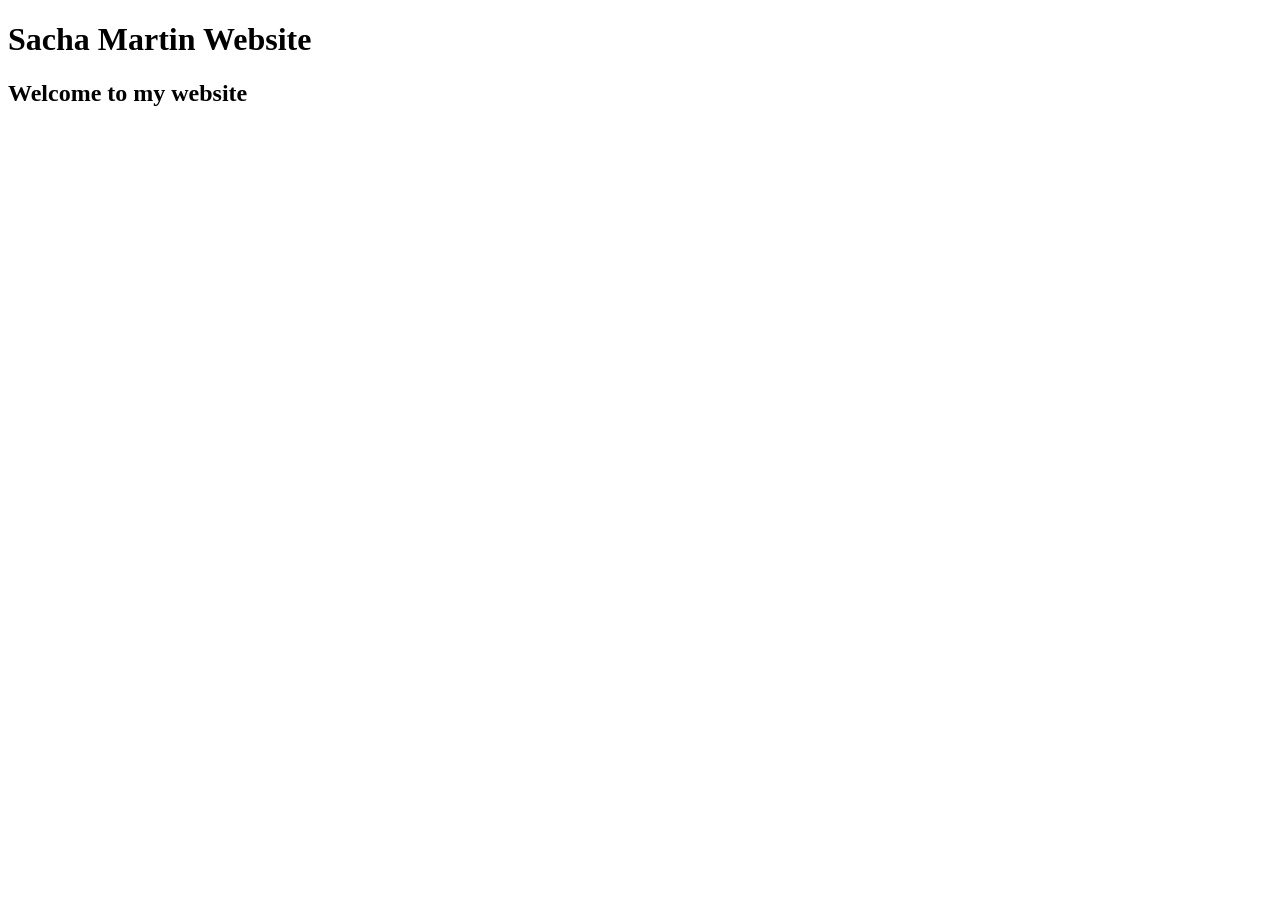
==== public_html/index.html @ ffea26e1 "create message" ====
<!DOCTYPE html>
<html lang="en">

<head>
    <meta charset="UTF-8">
    <meta name="viewport" content="width=device-width, initial-scale=1.0">
    <title>Sacha Martin</title>
</head>

<body>
    <h1>Sacha Martin Website</h1>
    <h2>Welcome to my website</h2>
</body>

</html>
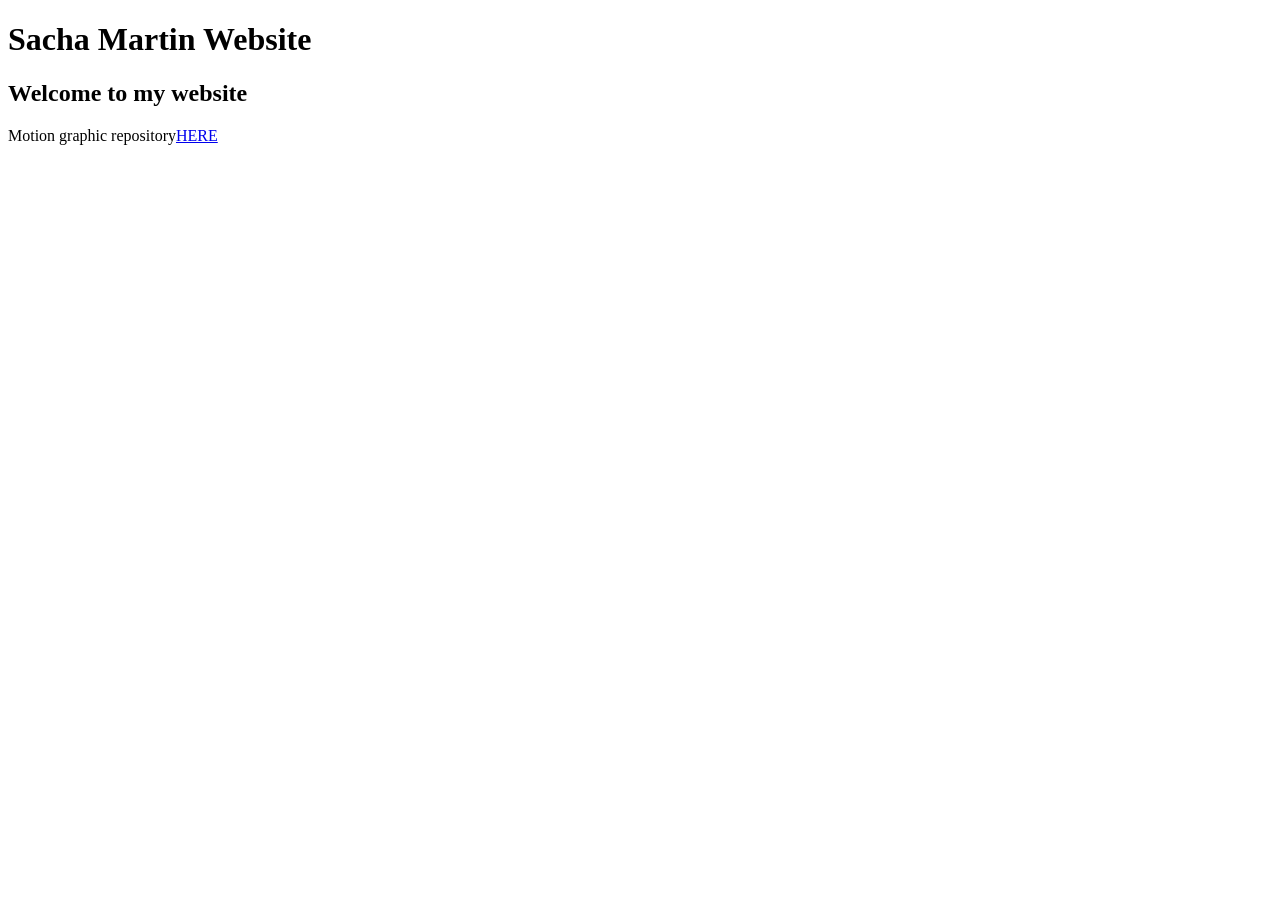
==== commit f4bbe07f: "text for link added" ====
--- a/public_html/index.html
+++ b/public_html/index.html
@@ -1,15 +1,16 @@
-<!DOCTYPE html>
-<html lang="en">
-
-<head>
-    <meta charset="UTF-8">
-    <meta name="viewport" content="width=device-width, initial-scale=1.0">
-    <title>Sacha Martin</title>
-</head>
-
-<body>
-    <h1>Sacha Martin Website</h1>
-    <h2>Welcome to my website</h2>
-</body>
-
+<!DOCTYPE html>
+<html lang="en">
+
+<head>
+    <meta charset="UTF-8">
+    <meta name="viewport" content="width=device-width, initial-scale=1.0">
+    <title>Sacha Martin</title>
+</head>
+
+<body>
+    <h1>Sacha Martin Website</h1>
+    <h2>Welcome to my website</h2>
+    <p>Motion graphic repository<a href="https://github.com/SachaMartin-Vanier/motion-graphics2026-delete/tree/b582c549e36546cba8fe09f5b70024c7df38d088/aep-files">HERE</a></p>
+</body>
+
 </html>
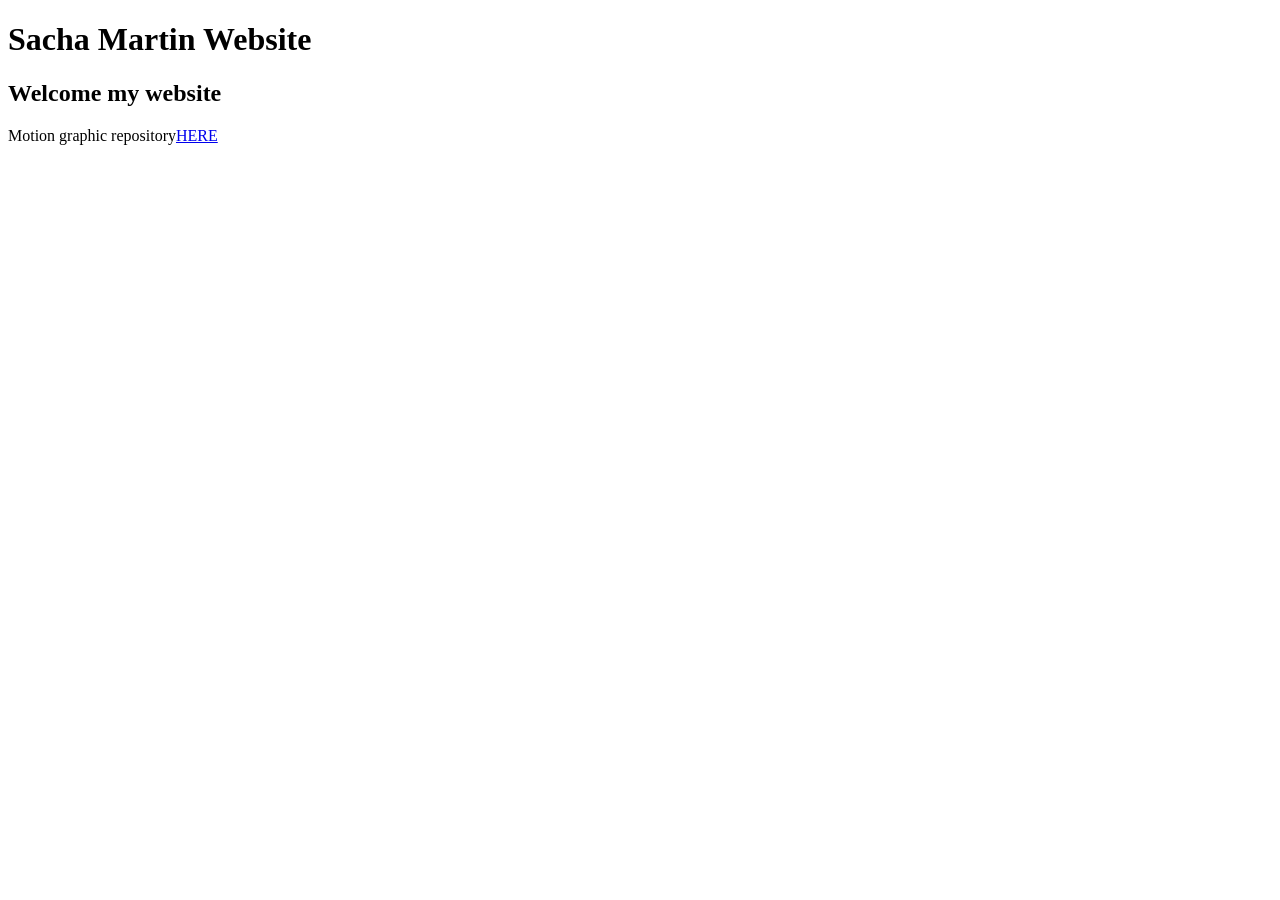
==== commit 3c619fb5: "test" ====
--- a/public_html/index.html
+++ b/public_html/index.html
@@ -9,7 +9,7 @@
 
 <body>
     <h1>Sacha Martin Website</h1>
-    <h2>Welcome to my website</h2>
+    <h2>Welcome my website</h2>
     <p>Motion graphic repository<a href="https://github.com/SachaMartin-Vanier/motion-graphics2026-delete/tree/b582c549e36546cba8fe09f5b70024c7df38d088/aep-files">HERE</a></p>
 </body>
 
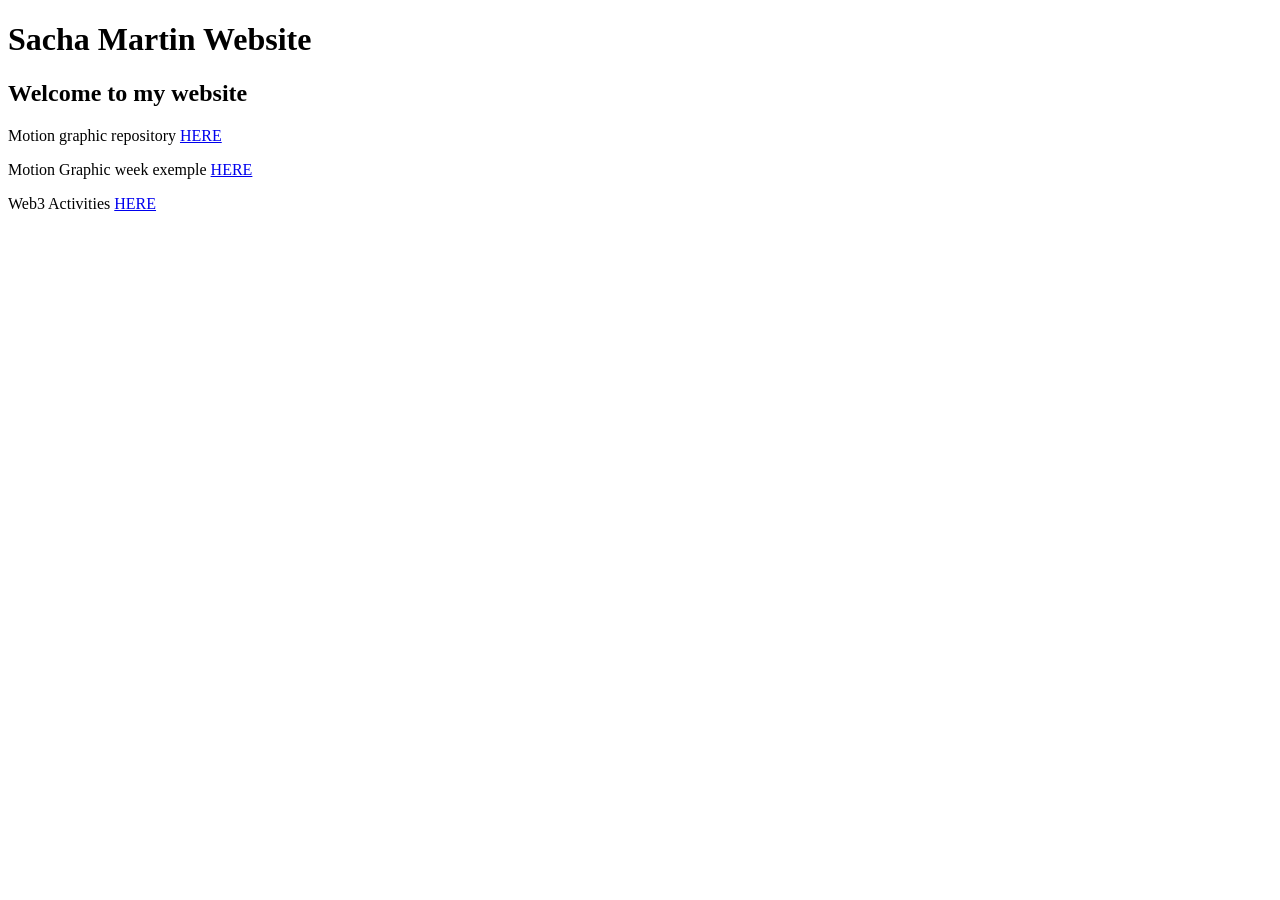
==== commit 0bd89e0d: "update" ====
--- a/public_html/index.html
+++ b/public_html/index.html
@@ -9,8 +9,14 @@
 
 <body>
     <h1>Sacha Martin Website</h1>
-    <h2>Welcome my website</h2>
-    <p>Motion graphic repository<a href="https://github.com/SachaMartin-Vanier/motion-graphics2026-delete/tree/b582c549e36546cba8fe09f5b70024c7df38d088/aep-files">HERE</a></p>
+    <h2>Welcome to my website</h2>
+    <p>Motion graphic repository <a
+            href="https://github.com/SachaMartin-Vanier/motion-graphics2026-delete/tree/b582c549e36546cba8fe09f5b70024c7df38d088/aep-files">HERE</a>
+    </p>
+    <p>Motion Graphic week exemple <a href="https://www.figma.com/design/mc9mz42UVUGBpaaty7A19y/Motion-exemples?node-id=0-1&t=XUI3yyaF4Z0omAIj-1">HERE</a></p>
+    <p>Web3 Activities <a href="web/tic-tac-toe">HERE</a>
+    </p>
+
 </body>
 
 </html>
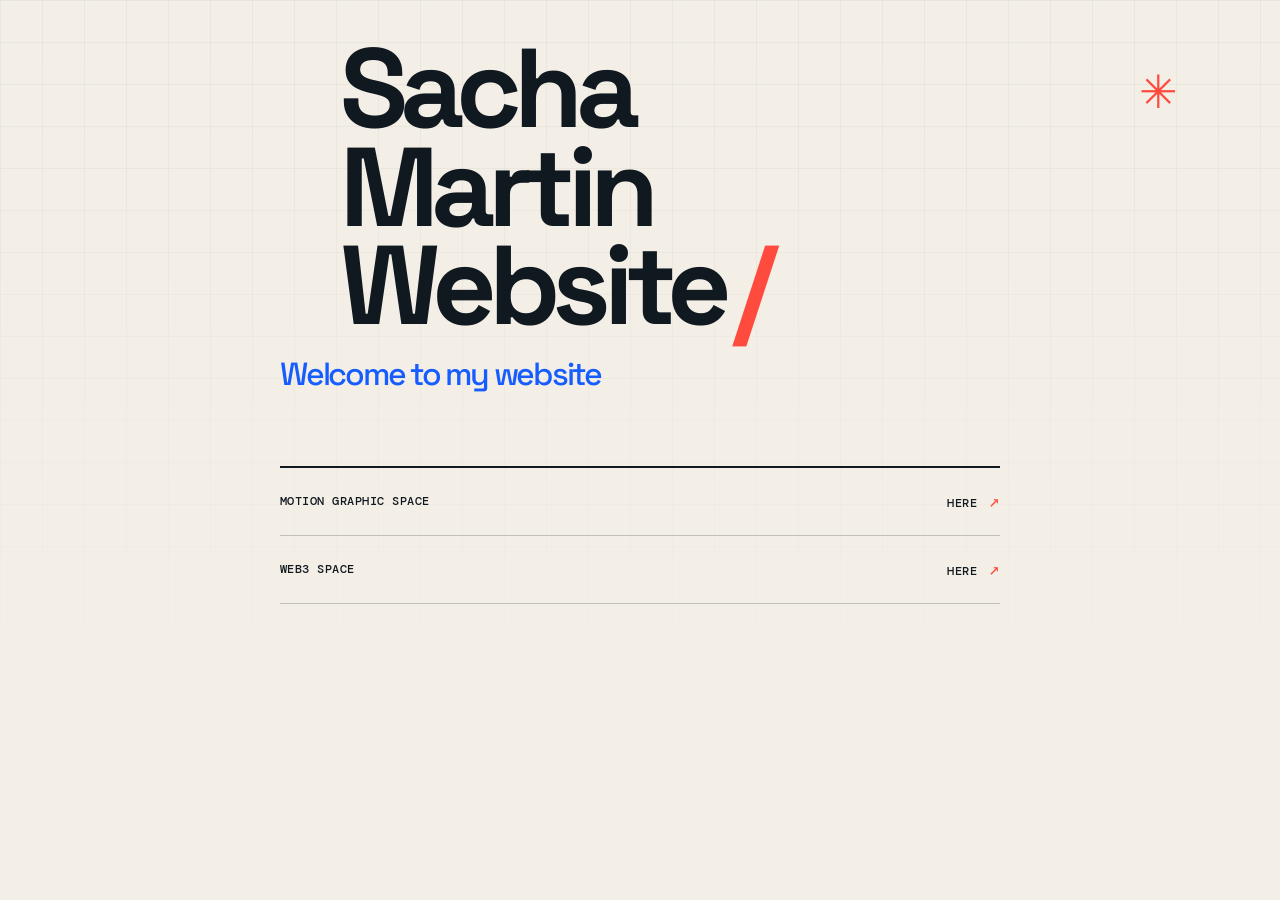
==== commit c48a7cfb: "add figma link" ====
--- a/public_html/index.html
+++ b/public_html/index.html
@@ -5,17 +5,14 @@
     <meta charset="UTF-8">
     <meta name="viewport" content="width=device-width, initial-scale=1.0">
     <title>Sacha Martin</title>
+    <link rel="stylesheet" href="style.css">
 </head>
 
 <body>
     <h1>Sacha Martin Website</h1>
     <h2>Welcome to my website</h2>
-    <p>Motion graphic repository <a
-            href="https://github.com/SachaMartin-Vanier/motion-graphics2026-delete/tree/b582c549e36546cba8fe09f5b70024c7df38d088/aep-files">HERE</a>
-    </p>
-    <p>Motion Graphic week exemple <a href="https://www.figma.com/design/mc9mz42UVUGBpaaty7A19y/Motion-exemples?node-id=0-1&t=XUI3yyaF4Z0omAIj-1">HERE</a></p>
-    <p>Web3 Activities <a href="web/tic-tac-toe">HERE</a>
-    </p>
+    <p>Motion Graphic space <a href="mg.html">HERE</a></p>
+    <p>Web3 Space <a href="web3.html">HERE</a></p>
 
 </body>
 
--- a/public_html/style.css
+++ b/public_html/style.css
@@ -0,0 +1,126 @@
+@import url('https://fonts.googleapis.com/css2?family=DM+Mono:wght@400;500&family=Space+Grotesk:wght@500;600;700&display=swap');
+
+:root {
+    --paper: #f3efe6;
+    --ink: #101820;
+    --blue: #165cff;
+    --red: #ff4b3e;
+}
+
+* {
+    box-sizing: border-box;
+}
+
+html,
+body {
+    min-height: 100%;
+    margin: 0;
+}
+
+body {
+    position: relative;
+    display: grid;
+    place-items: center;
+    padding: 40px 24px;
+    overflow-x: hidden;
+    color: var(--ink);
+    background: var(--paper);
+    font-family: "Space Grotesk", sans-serif;
+}
+
+body::before {
+    content: "";
+    position: fixed;
+    inset: 0;
+    z-index: -1;
+    opacity: .35;
+    background-image: linear-gradient(rgba(16, 24, 32, .12) 1px, transparent 1px), linear-gradient(90deg, rgba(16, 24, 32, .12) 1px, transparent 1px);
+    background-size: 42px 42px;
+    mask-image: linear-gradient(to bottom, black, transparent 85%);
+}
+
+body::after {
+    content: "✳";
+    position: fixed;
+    top: 7vh;
+    right: 8vw;
+    color: var(--red);
+    font-size: 46px;
+    animation: float 4s ease-in-out infinite;
+}
+
+body > * {
+    width: min(720px, 100%);
+}
+
+h1,
+h2 {
+    margin: 0;
+    letter-spacing: -.07em;
+}
+
+h1 {
+    max-width: 600px;
+    font-size: clamp(3.5rem, 10vw, 7rem);
+    line-height: .88;
+}
+
+h1::after {
+    content: "/";
+    margin-left: 10px;
+    color: var(--red);
+}
+
+h2 {
+    margin-top: 18px;
+    color: var(--blue);
+    font-size: clamp(1.3rem, 3vw, 2rem);
+    font-weight: 500;
+}
+
+p {
+    display: flex;
+    align-items: center;
+    justify-content: space-between;
+    gap: 20px;
+    margin: 0;
+    padding: 20px 0;
+    border-bottom: 1px solid rgba(16, 24, 32, .22);
+    font: 500 12px/1.5 "DM Mono", monospace;
+    text-transform: uppercase;
+    letter-spacing: .04em;
+}
+
+h2 + p {
+    margin-top: 72px;
+    border-top: 2px solid var(--ink);
+}
+
+a {
+    flex: 0 0 auto;
+    color: var(--ink);
+    text-decoration: none;
+    transition: color .2s, transform .2s;
+}
+
+p a::after {
+    content: " ↗";
+    color: var(--red);
+    font-size: 18px;
+}
+
+a:hover {
+    color: var(--blue);
+    transform: translateX(4px);
+}
+
+@keyframes float {
+    50% { transform: translateY(12px) rotate(12deg); }
+}
+
+@media (max-width: 520px) {
+    body { padding: 28px 20px; }
+    body::after { top: 3vh; right: 8vw; font-size: 30px; }
+    p { align-items: flex-start; flex-direction: column; gap: 8px; }
+    h2 + p { margin-top: 48px; }
+}
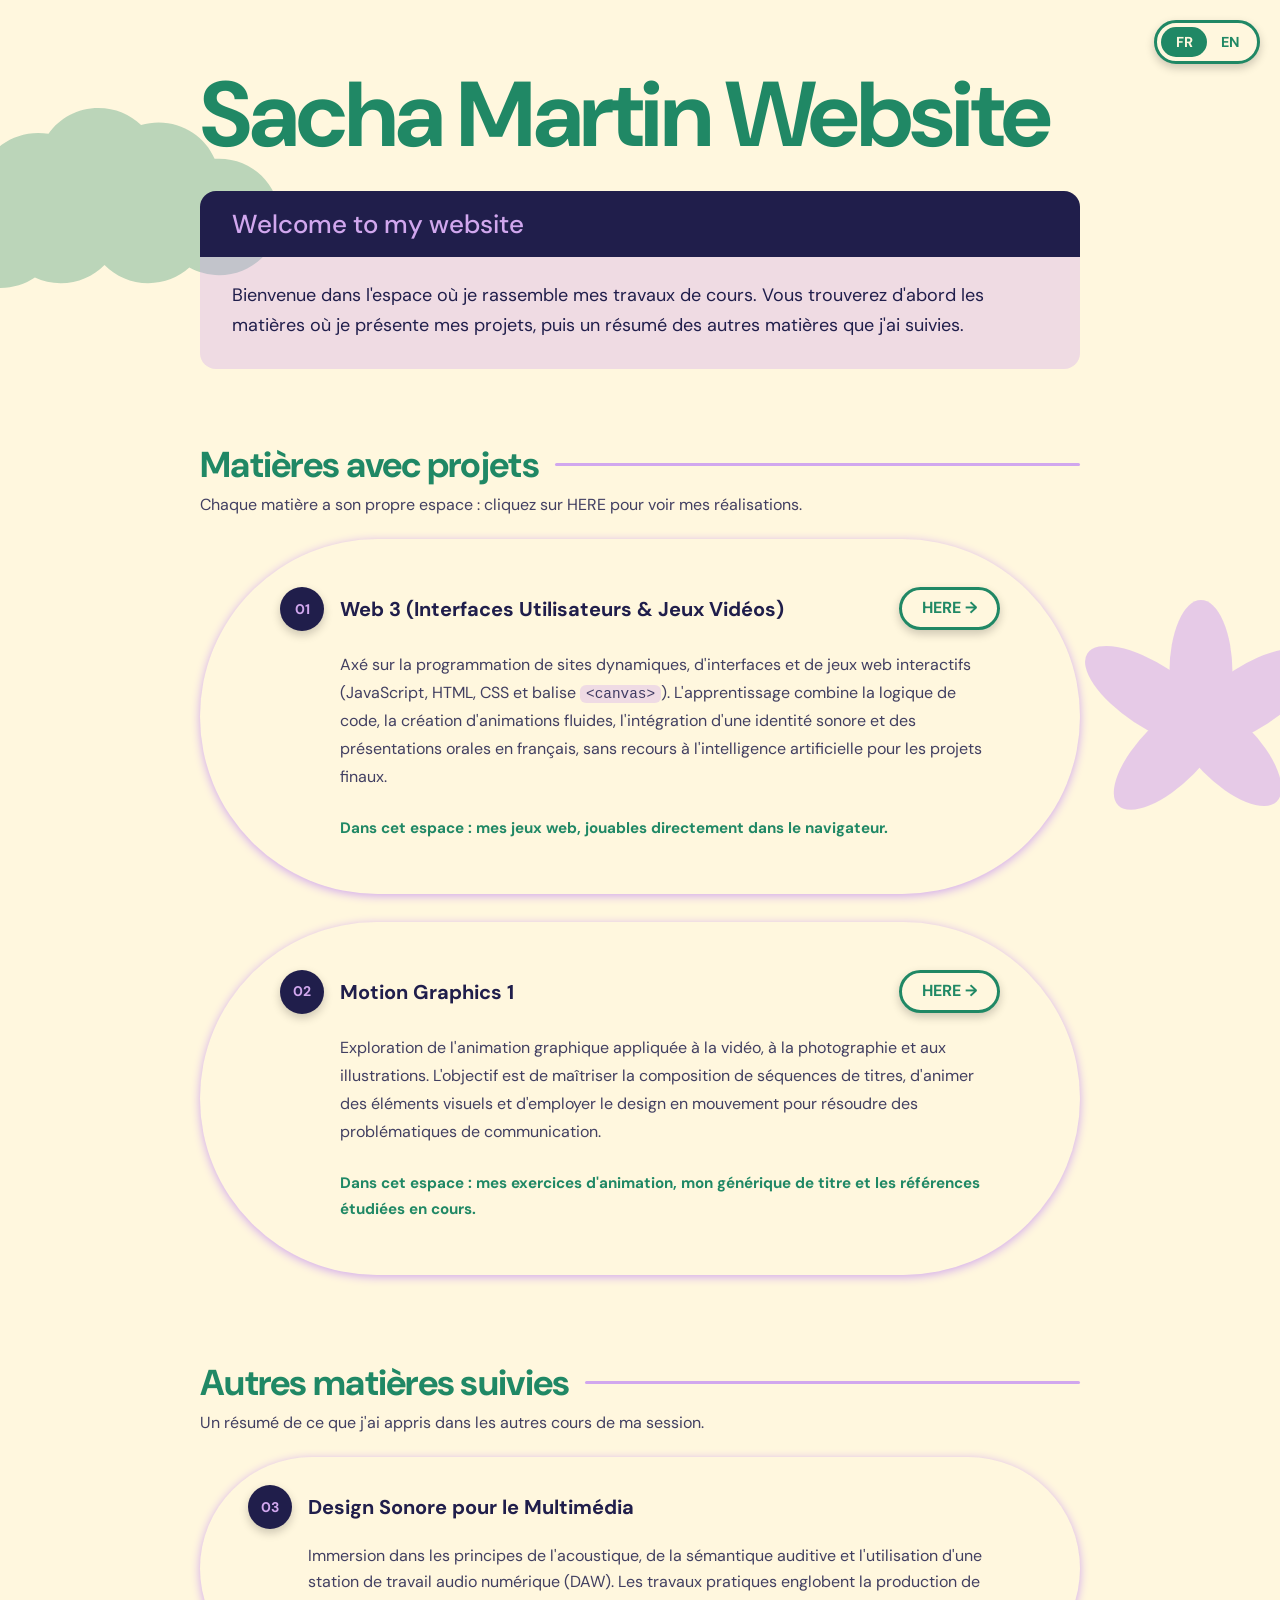
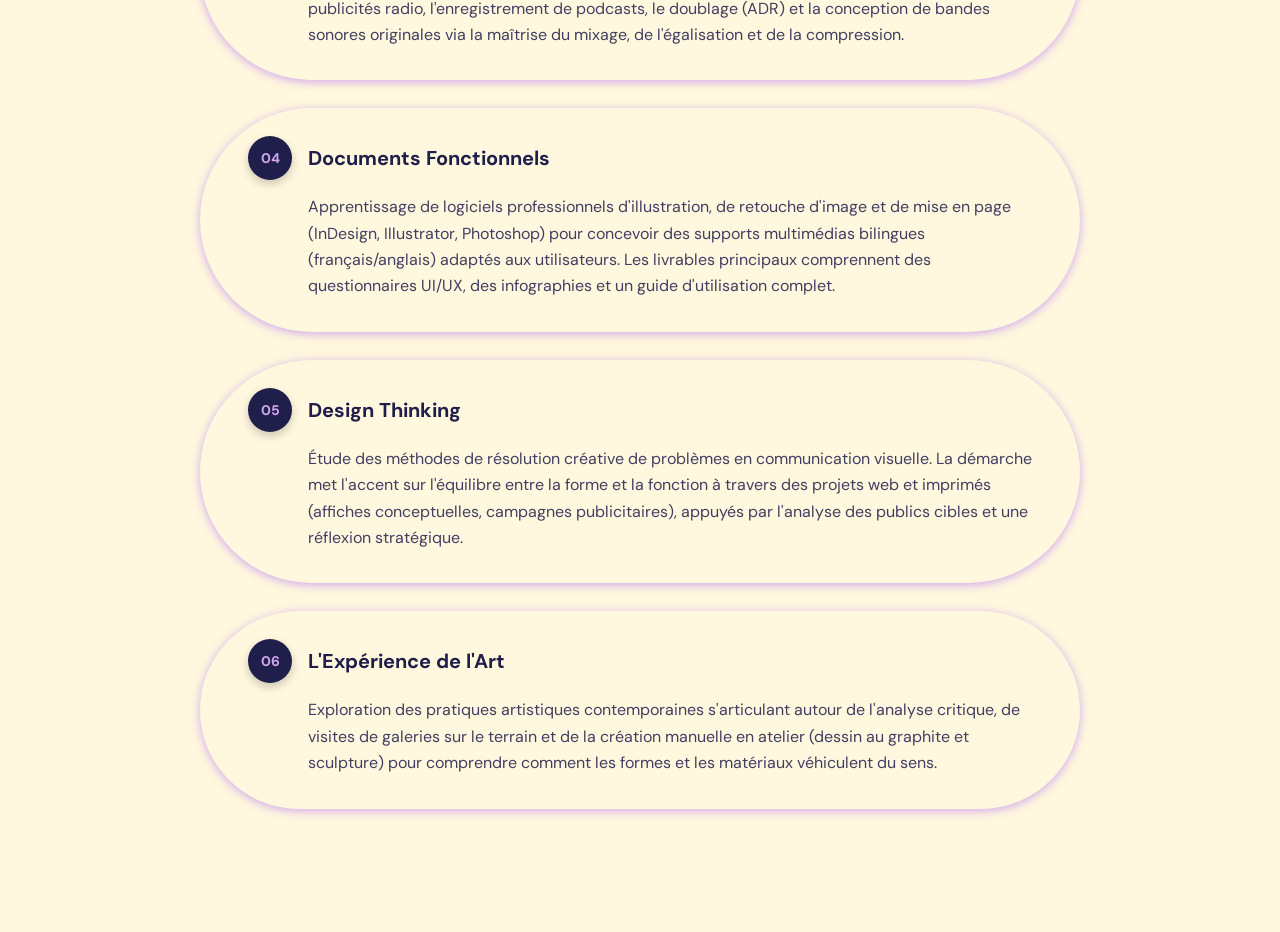
==== commit 917b8527: "update-done" ====
--- a/public_html/index.html
+++ b/public_html/index.html
@@ -1,19 +1,69 @@
-<!DOCTYPE html>
-<html lang="en">
-
-<head>
-    <meta charset="UTF-8">
-    <meta name="viewport" content="width=device-width, initial-scale=1.0">
-    <title>Sacha Martin</title>
-    <link rel="stylesheet" href="style.css">
-</head>
-
-<body>
-    <h1>Sacha Martin Website</h1>
-    <h2>Welcome to my website</h2>
-    <p>Motion Graphic space <a href="mg.html">HERE</a></p>
-    <p>Web3 Space <a href="web3.html">HERE</a></p>
-
-</body>
-
-</html>+<!DOCTYPE html>
+<html lang="fr">
+
+<head>
+    <meta charset="UTF-8">
+    <meta name="viewport" content="width=device-width, initial-scale=1.0">
+    <title>Sacha Martin</title>
+    <link rel="stylesheet" href="style.css?v=22">
+</head>
+
+<body>
+    <h1>Sacha Martin Website</h1>
+    <h2>Welcome to my website</h2>
+    <p class="intro" lang="fr">Bienvenue dans l'espace où je rassemble mes travaux de cours. Vous trouverez d'abord les matières où je présente mes projets, puis un résumé des autres matières que j'ai suivies.</p>
+    <p class="intro" lang="en">Welcome to the space where I gather my coursework. First you'll find the courses where I present my projects, then a summary of the other courses I took.</p>
+
+    <h3 class="section"><span lang="fr">Matières avec projets</span><span lang="en">Courses with projects</span></h3>
+    <p class="section-note" lang="fr">Chaque matière a son propre espace : cliquez sur HERE pour voir mes réalisations.</p>
+    <p class="section-note" lang="en">Each course has its own space: click HERE to see my work.</p>
+
+    <div class="project">
+        <p><span lang="fr">Web 3 (Interfaces Utilisateurs &amp; Jeux Vidéos)</span><span lang="en">Web 3 (User Interfaces &amp; Video Games)</span><a href="web3exercise.html">HERE</a></p>
+        <p class="desc" lang="fr">Axé sur la programmation de sites dynamiques, d'interfaces et de jeux web interactifs (JavaScript, HTML, CSS et balise <code>&lt;canvas&gt;</code>). L'apprentissage combine la logique de code, la création d'animations fluides, l'intégration d'une identité sonore et des présentations orales en français, sans recours à l'intelligence artificielle pour les projets finaux.</p>
+        <p class="desc" lang="en">Focused on programming dynamic websites, interfaces and interactive web games (JavaScript, HTML, CSS and the <code>&lt;canvas&gt;</code> element). The learning combines code logic, creating smooth animations, integrating a sound identity and oral presentations in French, with no use of artificial intelligence for the final projects.</p>
+        <p class="desc space" lang="fr">Dans cet espace : mes jeux web, jouables directement dans le navigateur.</p>
+        <p class="desc space" lang="en">In this space: my web games, playable right in the browser.</p>
+    </div>
+
+    <div class="project">
+        <p>Motion Graphics 1<a href="mg.html">HERE</a></p>
+        <p class="desc" lang="fr">Exploration de l'animation graphique appliquée à la vidéo, à la photographie et aux illustrations. L'objectif est de maîtriser la composition de séquences de titres, d'animer des éléments visuels et d'employer le design en mouvement pour résoudre des problématiques de communication.</p>
+        <p class="desc" lang="en">Exploring graphic animation applied to video, photography and illustration. The goal is to master the composition of title sequences, animate visual elements and use motion design to solve communication problems.</p>
+        <p class="desc space" lang="fr">Dans cet espace : mes exercices d'animation, mon générique de titre et les références étudiées en cours.</p>
+        <p class="desc space" lang="en">In this space: my animation exercises, my title sequence and the references studied in class.</p>
+    </div>
+
+    <h3 class="section"><span lang="fr">Autres matières suivies</span><span lang="en">Other courses taken</span></h3>
+    <p class="section-note" lang="fr">Un résumé de ce que j'ai appris dans les autres cours de ma session.</p>
+    <p class="section-note" lang="en">A summary of what I learned in the other courses of my semester.</p>
+
+    <div class="info">
+        <p><span lang="fr">Design Sonore pour le Multimédia</span><span lang="en">Sound Design for Multimedia</span></p>
+        <p class="desc" lang="fr">Immersion dans les principes de l'acoustique, de la sémantique auditive et l'utilisation d'une station de travail audio numérique (DAW). Les travaux pratiques englobent la production de publicités radio, l'enregistrement de podcasts, le doublage (ADR) et la conception de bandes sonores originales via la maîtrise du mixage, de l'égalisation et de la compression.</p>
+        <p class="desc" lang="en">An immersion in the principles of acoustics, auditory semantics and the use of a digital audio workstation (DAW). The hands-on work includes producing radio ads, recording podcasts, dubbing (ADR) and designing original soundtracks through mastering mixing, equalization and compression.</p>
+    </div>
+
+    <div class="info">
+        <p><span lang="fr">Documents Fonctionnels</span><span lang="en">Functional Documents</span></p>
+        <p class="desc" lang="fr">Apprentissage de logiciels professionnels d'illustration, de retouche d'image et de mise en page (InDesign, Illustrator, Photoshop) pour concevoir des supports multimédias bilingues (français/anglais) adaptés aux utilisateurs. Les livrables principaux comprennent des questionnaires UI/UX, des infographies et un guide d'utilisation complet.</p>
+        <p class="desc" lang="en">Learning professional illustration, photo editing and layout software (InDesign, Illustrator, Photoshop) to design bilingual (French/English) multimedia materials tailored to users. The main deliverables include UI/UX questionnaires, infographics and a complete user guide.</p>
+    </div>
+
+    <div class="info">
+        <p>Design Thinking</p>
+        <p class="desc" lang="fr">Étude des méthodes de résolution créative de problèmes en communication visuelle. La démarche met l'accent sur l'équilibre entre la forme et la fonction à travers des projets web et imprimés (affiches conceptuelles, campagnes publicitaires), appuyés par l'analyse des publics cibles et une réflexion stratégique.</p>
+        <p class="desc" lang="en">A study of creative problem-solving methods in visual communication. The approach emphasizes the balance between form and function through web and print projects (concept posters, advertising campaigns), backed by target audience analysis and strategic thinking.</p>
+    </div>
+
+    <div class="info">
+        <p><span lang="fr">L'Expérience de l'Art</span><span lang="en">The Art Experience</span></p>
+        <p class="desc" lang="fr">Exploration des pratiques artistiques contemporaines s'articulant autour de l'analyse critique, de visites de galeries sur le terrain et de la création manuelle en atelier (dessin au graphite et sculpture) pour comprendre comment les formes et les matériaux véhiculent du sens.</p>
+        <p class="desc" lang="en">An exploration of contemporary art practices built around critical analysis, gallery field trips and hands-on studio work (graphite drawing and sculpture) to understand how forms and materials convey meaning.</p>
+    </div>
+
+    <script src="lang.js"></script>
+    <script src="reveal.js" defer></script>
+</body>
+
+</html>
--- a/public_html/style.css
+++ b/public_html/style.css
@@ -1,10 +1,16 @@
-@import url('https://fonts.googleapis.com/css2?family=DM+Mono:wght@400;500&family=Space+Grotesk:wght@500;600;700&display=swap');
-
+@import url('https://fonts.googleapis.com/css2?family=DM+Sans:opsz,wght@9..40,100..1000&display=swap');
+
+/* Charte sacha-martin.fr : les quatre couleurs, et rien d'autre */
 :root {
-    --paper: #f3efe6;
-    --ink: #101820;
-    --blue: #165cff;
-    --red: #ff4b3e;
+    --color-cream: #fff7de;
+    --color-green: #208865;
+    --color-lavender: #d1a7ee;
+    --color-navy: #201e4b;
+
+    --ease: cubic-bezier(0.2, 0.8, 0.2, 1);
+    --shadow-pill: 0 4px 10px rgba(0, 0, 0, 0.2);
+    --shadow-halo: 0 2px 10px var(--color-lavender);
+    --shadow-lift: 0 18px 40px color-mix(in srgb, var(--color-lavender) 85%, transparent);
 }
 
 * {
@@ -13,114 +19,582 @@
 
 html,
 body {
-    min-height: 100%;
     margin: 0;
 }
 
 body {
-    position: relative;
+    display: grid;
+    justify-items: center;
+    align-content: start;
+    min-height: 100vh;
+    min-height: 100svh;
+    padding: 72px 24px 96px;
+    overflow-x: hidden;
+    color: var(--color-navy);
+    background: var(--color-cream);
+    font-family: "DM Sans", sans-serif;
+    counter-reset: item;
+}
+
+body > * {
+    width: min(880px, 100%);
+}
+
+/* ---------- Motifs de fond : nuage et étoile (assets/), en aplat via un masque ---------- */
+
+body::before,
+body::after {
+    content: "";
+    position: fixed;
+    z-index: -1;
+    pointer-events: none;
+    mask-repeat: no-repeat;
+    mask-size: contain;
+    mask-position: center;
+    -webkit-mask-repeat: no-repeat;
+    -webkit-mask-size: contain;
+    -webkit-mask-position: center;
+    animation: float 3s ease-in-out infinite;
+}
+
+body::before {
+    top: 12vh;
+    left: -60px;
+    width: 340px;
+    height: 180px;
+    background-color: var(--color-green);
+    opacity: .3;
+    mask-image: url("assets/nuage.svg");
+    -webkit-mask-image: url("assets/nuage.svg");
+}
+
+body::after {
+    right: -50px;
+    bottom: 8vh;
+    width: 260px;
+    height: 228px;
+    background-color: var(--color-lavender);
+    opacity: .55;
+    mask-image: url("assets/star.svg");
+    -webkit-mask-image: url("assets/star.svg");
+    animation-delay: 1.5s;
+}
+
+h1,
+h2,
+p {
+    margin: 0;
+}
+
+/* ---------- En-tête ---------- */
+
+h1 {
+    color: var(--color-green);
+    font-size: clamp(3rem, 9vw, 5.75rem);
+    font-weight: 700;
+    line-height: .95;
+    letter-spacing: -.03em;
+}
+
+/* Bandeau marine façon marquee du site */
+h2 {
+    margin-top: 32px;
+    padding: 16px 32px;
+    border-radius: 1rem 1rem 0 0;
+    color: var(--color-lavender);
+    background: var(--color-navy);
+    font-size: clamp(1.2rem, 3vw, 1.625rem);
+    font-weight: 500;
+}
+
+/* L'intro prolonge le bandeau */
+p.intro {
+    margin-bottom: 48px;
+    padding: 24px 32px 28px;
+    border-radius: 0 0 1rem 1rem;
+    background: color-mix(in srgb, var(--color-lavender) 35%, transparent);
+    font-size: 1.125rem;
+    line-height: 1.65;
+}
+
+p.intro strong {
+    color: var(--color-green);
+}
+
+/* ---------- Sections de la page d'accueil ---------- */
+
+h3.section {
+    display: flex;
+    align-items: center;
+    gap: 16px;
+    margin: 24px 0 6px;
+    color: var(--color-green);
+    font-size: clamp(1.5rem, 3.5vw, 2.25rem);
+    font-weight: 700;
+    letter-spacing: -.02em;
+    counter-reset: item; /* la numérotation des cartes repart à 01 dans chaque section */
+}
+
+/* Trait lavande qui prolonge le titre */
+h3.section::after {
+    content: "";
+    flex: 1;
+    height: 3px;
+    border-radius: 9999px;
+    background: var(--color-lavender);
+}
+
+p.section-note {
+    margin-bottom: 24px;
+    color: color-mix(in srgb, var(--color-navy) 85%, transparent);
+    font-size: 1rem;
+}
+
+/* Plus d'air avant la deuxième section */
+div + h3.section {
+    margin-top: 56px;
+}
+
+/* ---------- Cartes de contenu ---------- */
+
+body > div {
+    display: grid;
+    gap: 14px;
+    margin-bottom: 28px;
+    padding: 28px 48px 32px;
+    border-radius: 9999px;
+    background: var(--color-cream);
+    box-shadow: var(--shadow-halo);
+    counter-increment: item;
+    transition: transform 300ms var(--ease), box-shadow 300ms var(--ease);
+}
+
+body > div:hover {
+    transform: translateY(-0.25rem);
+    box-shadow: var(--shadow-lift);
+}
+
+/* Cartes de projets de l'accueil : plus d'air autour et entre les textes */
+body > div.project {
+    gap: 20px;
+    padding: 48px 80px 52px;
+}
+
+body > div.project p.desc {
+    line-height: 1.75;
+}
+
+body > div.project p.desc.space {
+    margin-top: 4px;
+}
+
+/* Cartes d'information (matières sans projet) : non cliquables, survol plus discret */
+body > div.info:hover {
+    transform: translateY(-0.125rem);
+    box-shadow: 0 6px 16px color-mix(in srgb, var(--color-lavender) 60%, transparent);
+}
+
+body > div.info.reveal.is-visible:hover {
+    transform: translateY(-0.125rem);
+}
+
+/* Espace web : cartes hautes (aperçus de jeux), coins arrondis classiques */
+body.web-space > div {
+    padding: 28px 32px 32px;
+    border-radius: 1rem;
+}
+
+/* Ligne titre + bouton */
+body > div > p:first-child {
+    display: flex;
+    align-items: center;
+    gap: 16px;
+    font-size: 1.25rem;
+    font-weight: 700;
+    line-height: 1.3;
+}
+
+/* Numéro de la carte */
+body > div > p:first-child::before {
+    content: counter(item, decimal-leading-zero);
+    flex: 0 0 auto;
     display: grid;
     place-items: center;
-    padding: 40px 24px;
-    overflow-x: hidden;
-    color: var(--ink);
-    background: var(--paper);
-    font-family: "Space Grotesk", sans-serif;
-}
-
-body::before {
+    width: 44px;
+    height: 44px;
+    border-radius: 9999px;
+    color: var(--color-lavender);
+    background: var(--color-navy);
+    box-shadow: var(--shadow-pill);
+    font-size: .875rem;
+    font-weight: 700;
+}
+
+/* Mention d'état d'un projet (ex. « En cours ») */
+.status {
+    display: inline-flex;
+    align-items: center;
+    gap: 8px;
+    padding: 4px 14px;
+    border-radius: 9999px;
+    color: var(--color-navy);
+    background: var(--color-lavender);
+    font-size: .8rem;
+    font-weight: 700;
+    letter-spacing: .04em;
+    text-transform: uppercase;
+}
+
+/* Point vert qui pulse : le projet avance */
+.status::before {
     content: "";
+    width: 8px;
+    height: 8px;
+    border-radius: 9999px;
+    background: var(--color-green);
+    animation: pulse 1.6s ease-in-out infinite;
+}
+
+@keyframes pulse {
+    50% { opacity: .3; transform: scale(.7); }
+}
+
+/* Bouton : un aplat se déroule du bas vers le haut et le texte s'inverse */
+p a {
+    position: relative;
+    isolation: isolate;
+    flex: 0 0 auto;
+    margin-left: auto;
+    overflow: hidden;
+    padding: 8px 20px;
+    border: 3px solid var(--color-green);
+    border-radius: 9999px;
+    color: var(--color-green);
+    box-shadow: var(--shadow-pill);
+    font-size: 1rem;
+    font-weight: 700;
+    text-decoration: none;
+    transition: color 300ms var(--ease), transform 300ms var(--ease);
+}
+
+p a::after {
+    content: " →";
+}
+
+p a::before {
+    content: "";
+    position: absolute;
+    inset: auto 0 0;
+    z-index: -1;
+    height: 0;
+    background: var(--color-green);
+    transition: height 300ms var(--ease);
+}
+
+p a:hover,
+p a:focus-visible {
+    color: var(--color-cream);
+    transform: translateY(-0.25rem);
+}
+
+p a:hover::before,
+p a:focus-visible::before {
+    height: 100%;
+}
+
+/* Description */
+p.desc {
+    padding-left: 60px;
+    color: color-mix(in srgb, var(--color-navy) 85%, transparent);
+    font-size: 1rem;
+    line-height: 1.65;
+}
+
+/* « Dans cet espace : … » sous une matière qui a sa page */
+p.desc.space {
+    color: var(--color-green);
+    font-size: .95rem;
+    font-weight: 700;
+}
+
+p.desc strong {
+    color: var(--color-green);
+}
+
+p.desc code {
+    padding: 1px 6px;
+    border-radius: 6px;
+    background: color-mix(in srgb, var(--color-lavender) 35%, transparent);
+    font-size: .9em;
+}
+
+/* « Voir plus » : suite de la description, repliée par défaut */
+details.more {
+    padding-left: 60px;
+    color: color-mix(in srgb, var(--color-navy) 85%, transparent);
+    line-height: 1.65;
+}
+
+details.more summary {
+    display: inline-block;
+    padding: 6px 18px;
+    border: 3px solid var(--color-lavender);
+    border-radius: 9999px;
+    color: var(--color-navy);
+    font-size: .9rem;
+    font-weight: 700;
+    list-style: none;
+    cursor: pointer;
+    transition: background-color 300ms var(--ease), transform 300ms var(--ease);
+}
+
+details.more summary::-webkit-details-marker {
+    display: none;
+}
+
+details.more summary::after {
+    content: " ↓";
+    display: inline-block;
+    transition: transform 300ms var(--ease);
+}
+
+details.more[open] summary::after {
+    transform: rotate(180deg);
+}
+
+details.more summary:hover,
+details.more summary:focus-visible {
+    background: var(--color-lavender);
+    transform: translateY(-0.25rem);
+}
+
+details.more .more-close,
+details.more[open] .more-open {
+    display: none;
+}
+
+details.more[open] .more-close {
+    display: inline;
+}
+
+details.more > p {
+    margin-top: 14px;
+}
+
+details.more ul {
+    display: grid;
+    gap: 10px;
+    margin: 10px 0 0;
+    padding-left: 1.2em;
+}
+
+details.more li::marker {
+    color: var(--color-green);
+}
+
+details.more strong {
+    color: var(--color-green);
+}
+
+details.more[open] > :not(summary) {
+    animation: reveal-text 500ms var(--ease);
+}
+
+@keyframes reveal-text {
+    from { opacity: 0; transform: translateY(.5rem); }
+}
+
+/* ---------- Vidéos YouTube et aperçus de projets ---------- */
+
+body > div > iframe,
+.preview {
+    display: block;
+    width: 100%;
+    height: auto;
+    margin-top: 8px;
+    border: 3px solid var(--color-lavender);
+    border-radius: .9rem;
+}
+
+body > div > iframe {
+    aspect-ratio: 16 / 9;
+}
+
+.preview {
+    position: relative;
+    aspect-ratio: 16 / 10;
+    overflow: hidden;
+    background: var(--color-cream);
+    transition: border-color 300ms var(--ease);
+}
+
+.preview iframe {
+    width: 200%;
+    height: 200%;
+    border: 0;
+    transform: scale(.5);
+    transform-origin: top left;
+    pointer-events: none;
+}
+
+/* Pastille « Jouer » sur les aperçus */
+.preview::after {
+    content: "▶ Jouer";
+    position: absolute;
+    right: 16px;
+    bottom: 16px;
+    padding: 8px 18px;
+    border-radius: 9999px;
+    color: var(--color-cream);
+    background: var(--color-green);
+    box-shadow: var(--shadow-pill);
+    font-weight: 700;
+    opacity: 0;
+    transform: translateY(8px);
+    transition: opacity 300ms var(--ease), transform 300ms var(--ease);
+}
+
+.preview:hover,
+.preview:focus-visible {
+    border-color: var(--color-green);
+}
+
+.preview:hover::after,
+.preview:focus-visible::after {
+    opacity: 1;
+    transform: none;
+}
+
+/* ---------- Bilingue : seuls les textes de la langue de la page s'affichent ---------- */
+
+html[lang="fr"] body [lang="en"],
+html[lang="en"] body [lang="fr"] {
+    display: none;
+}
+
+html[lang="en"] .preview::after {
+    content: "▶ Play";
+}
+
+/* Switch FR | EN (posé par lang.js) : une pastille glisse sous la langue active */
+body > .lang-toggle {
     position: fixed;
-    inset: 0;
-    z-index: -1;
-    opacity: .35;
-    background-image: linear-gradient(rgba(16, 24, 32, .12) 1px, transparent 1px), linear-gradient(90deg, rgba(16, 24, 32, .12) 1px, transparent 1px);
-    background-size: 42px 42px;
-    mask-image: linear-gradient(to bottom, black, transparent 85%);
-}
-
-body::after {
-    content: "✳";
-    position: fixed;
-    top: 7vh;
-    right: 8vw;
-    color: var(--red);
-    font-size: 46px;
-    animation: float 4s ease-in-out infinite;
-}
-
-body > * {
-    width: min(720px, 100%);
-}
-
-h1,
-h2 {
-    margin: 0;
-    letter-spacing: -.07em;
-}
-
-h1 {
-    max-width: 600px;
-    font-size: clamp(3.5rem, 10vw, 7rem);
-    line-height: .88;
-}
-
-h1::after {
-    content: "/";
-    margin-left: 10px;
-    color: var(--red);
-}
-
-h2 {
-    margin-top: 18px;
-    color: var(--blue);
-    font-size: clamp(1.3rem, 3vw, 2rem);
-    font-weight: 500;
-}
-
-p {
-    display: flex;
-    align-items: center;
-    justify-content: space-between;
-    gap: 20px;
-    margin: 0;
-    padding: 20px 0;
-    border-bottom: 1px solid rgba(16, 24, 32, .22);
-    font: 500 12px/1.5 "DM Mono", monospace;
-    text-transform: uppercase;
-    letter-spacing: .04em;
-}
-
-h2 + p {
-    margin-top: 72px;
-    border-top: 2px solid var(--ink);
-}
-
-a {
-    flex: 0 0 auto;
-    color: var(--ink);
-    text-decoration: none;
-    transition: color .2s, transform .2s;
-}
-
-p a::after {
-    content: " ↗";
-    color: var(--red);
-    font-size: 18px;
-}
-
-a:hover {
-    color: var(--blue);
-    transform: translateX(4px);
-}
+    top: 20px;
+    right: 20px;
+    z-index: 10;
+    display: grid;
+    grid-template-columns: 1fr 1fr;
+    width: auto;
+    padding: 4px;
+    border: 3px solid var(--color-green);
+    border-radius: 9999px;
+    background: var(--color-cream);
+    box-shadow: var(--shadow-pill);
+    font: 700 .9rem "DM Sans", sans-serif;
+    cursor: pointer;
+    transition: transform 300ms var(--ease);
+}
+
+body > .lang-toggle:hover,
+body > .lang-toggle:focus-visible {
+    transform: translateY(-0.25rem);
+}
+
+.lang-option {
+    position: relative;
+    z-index: 1;
+    padding: 6px 14px;
+    color: var(--color-green);
+    transition: color 300ms var(--ease);
+}
+
+.lang-thumb {
+    position: absolute;
+    top: 4px;
+    bottom: 4px;
+    left: 4px;
+    width: calc(50% - 4px);
+    border-radius: 9999px;
+    background: var(--color-green);
+    transition: transform 300ms var(--ease);
+}
+
+/* Langue active en crème sur la pastille verte */
+.lang-toggle[aria-checked="false"] .lang-option:nth-child(2),
+.lang-toggle[aria-checked="true"] .lang-option:nth-child(3) {
+    color: var(--color-cream);
+}
+
+.lang-toggle[aria-checked="true"] .lang-thumb {
+    transform: translateX(100%);
+}
+
+/* ---------- Apparition au défilement (classes posées par reveal.js) ---------- */
+
+.reveal {
+    opacity: 0;
+    transform: translateY(2rem);
+    transition: opacity 700ms var(--ease), transform 700ms var(--ease), box-shadow 300ms var(--ease);
+}
+
+.reveal.is-visible {
+    opacity: 1;
+    transform: none;
+}
+
+.reveal.is-visible:hover {
+    transform: translateY(-0.25rem);
+}
+
+.reveal-1 { transition-delay: 100ms; }
+.reveal-2 { transition-delay: 220ms; }
+.reveal-3 { transition-delay: 340ms; }
 
 @keyframes float {
-    50% { transform: translateY(12px) rotate(12deg); }
-}
-
-@media (max-width: 520px) {
-    body { padding: 28px 20px; }
-    body::after { top: 3vh; right: 8vw; font-size: 30px; }
-    p { align-items: flex-start; flex-direction: column; gap: 8px; }
-    h2 + p { margin-top: 48px; }
-}+    0%, 100% { transform: translateY(0); }
+    50% { transform: translateY(-8px); }
+}
+
+/* ---------- Responsive : seuil structurant à 1024px ---------- */
+
+@media (max-width: 1023px) {
+    body { padding: 48px 16px 64px; }
+    body > * { width: min(720px, 100%); }
+    h1,
+    h2 { text-align: center; }
+    h2 { padding: 14px 22px; }
+    p.intro { padding: 20px 22px 24px; font-size: 1rem; }
+    body > div,
+    body.web-space > div { padding: 24px 20px; }
+    body > div.project { gap: 16px; padding: 36px 28px; }
+    body > div > p:first-child {
+        flex-direction: column;
+        justify-content: center;
+        text-align: center;
+        font-size: 1.1rem;
+    }
+    p a { margin-left: 0; }
+    p.desc,
+    details.more { padding-left: 0; }
+    /* en colonne, les motifs passeraient sur le texte */
+    body::before,
+    body::after { display: none; }
+}
+
+/* Écrans courts (portable 1366×768) */
+@media (max-height: 740px) {
+    body { padding-top: 40px; }
+    h1 { font-size: clamp(2.5rem, 11vh, 4.5rem); }
+    h2 { margin-top: 20px; }
+    p.intro { margin-bottom: 32px; }
+}
+
+@media (prefers-reduced-motion: reduce) {
+    html { scroll-behavior: auto; }
+    *, *::before, *::after {
+        animation-duration: 0.01ms !important;
+        animation-iteration-count: 1 !important;
+        transition-duration: 0.01ms !important;
+    }
+    .reveal { opacity: 1; transform: none; }
+}
